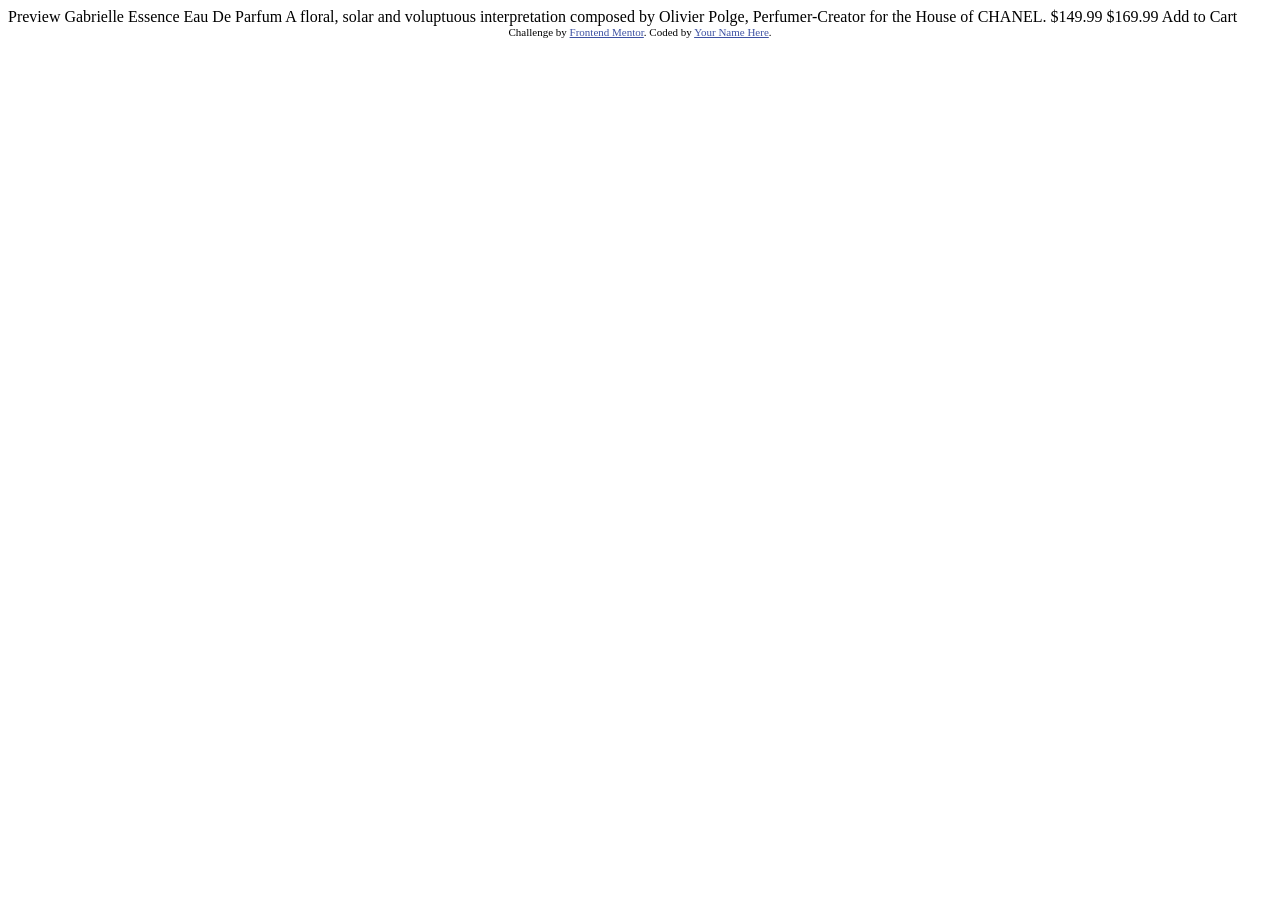
==== product-preview-card-component-main/index.html @ 55d92794 "downloaded the details of challenge and files into repo" ====
<!DOCTYPE html>
<html lang="en">
<head>
  <meta charset="UTF-8">
  <meta name="viewport" content="width=device-width, initial-scale=1.0"> <!-- displays site properly based on user's device -->

  <link rel="icon" type="image/png" sizes="32x32" href="./images/favicon-32x32.png">
  
  <title>Frontend Mentor | Product preview card component</title>

  <!-- Feel free to remove these styles or customise in your own stylesheet 👍 -->
  <style>
    .attribution { font-size: 11px; text-align: center; }
    .attribution a { color: hsl(228, 45%, 44%); }
  </style>
</head>
<body>

  Preview

  Gabrielle Essence Eau De Parfum

  A floral, solar and voluptuous interpretation composed by Olivier Polge, 
  Perfumer-Creator for the House of CHANEL.

  $149.99
  $169.99

  Add to Cart
  
  <div class="attribution">
    Challenge by <a href="https://www.frontendmentor.io?ref=challenge" target="_blank">Frontend Mentor</a>. 
    Coded by <a href="#">Your Name Here</a>.
  </div>
</body>
</html>
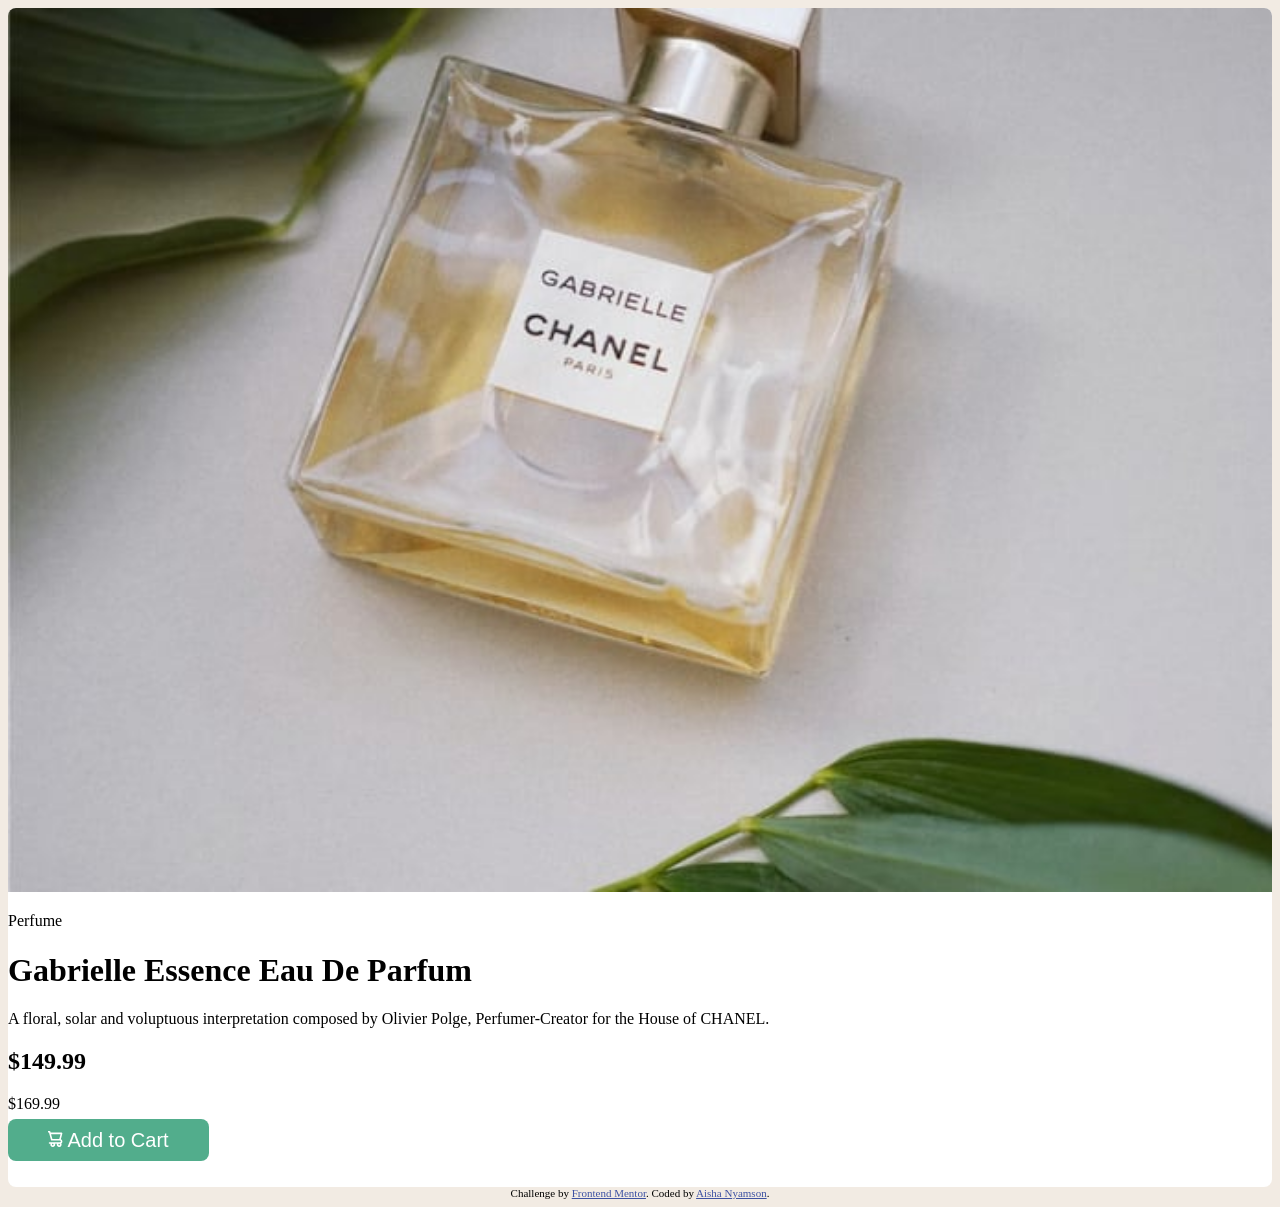
==== commit b6bca4a1: "added html structure, css file and started styling background, button and image" ====
--- a/product-preview-card-component-main/index.html
+++ b/product-preview-card-component-main/index.html
@@ -7,30 +7,38 @@
   <link rel="icon" type="image/png" sizes="32x32" href="./images/favicon-32x32.png">
   
   <title>Frontend Mentor | Product preview card component</title>
+  <link rel="stylesheet" href="style.css">
+  <link rel="preconnect" href="https://fonts.googleapis.com">
+  <link rel="preconnect" href="https://fonts.gstatic.com" crossorigin>
+  <link href="https://fonts.googleapis.com/css2?family=Fraunces:ital,opsz,wght@0,9..144,700;1,9..144,700&family=Montserrat:ital,wght@0,500;0,700;1,500;1,700&display=swap" rel="stylesheet">
 
   <!-- Feel free to remove these styles or customise in your own stylesheet 👍 -->
-  <style>
-    .attribution { font-size: 11px; text-align: center; }
-    .attribution a { color: hsl(228, 45%, 44%); }
-  </style>
+  
 </head>
 <body>
+  <div class="container">
+    <div>
+      <img src="images/image-product-mobile.jpg" alt="" class="bottle">
+    </div>
+    <div>
+      <p>Perfume</p>
 
-  Preview
+      <h1> Gabrielle Essence Eau De Parfum </h1>
 
-  Gabrielle Essence Eau De Parfum
+      <p>A floral, solar and voluptuous interpretation composed by Olivier Polge, 
+      Perfumer-Creator for the House of CHANEL. </p>
 
-  A floral, solar and voluptuous interpretation composed by Olivier Polge, 
-  Perfumer-Creator for the House of CHANEL.
-
-  $149.99
-  $169.99
-
-  Add to Cart
-  
+      <h2>$149.99</h2>
+      <p>$169.99</p>
+      
+      <div>
+        <a class="btn" href="#"><img src="images/icon-cart.svg" alt="" class=""> Add to Cart</a>
+      </div>
+    </div>
+  </div>
   <div class="attribution">
     Challenge by <a href="https://www.frontendmentor.io?ref=challenge" target="_blank">Frontend Mentor</a>. 
-    Coded by <a href="#">Your Name Here</a>.
+    Coded by <a href="https://aishanyamson.netlify.app" target="_blank">Aisha Nyamson</a>.
   </div>
 </body>
 </html>
--- a/product-preview-card-component-main/style.css
+++ b/product-preview-card-component-main/style.css
@@ -0,0 +1,30 @@
+
+body {
+    background-color:#f2ebe3;
+}
+
+.container {
+    background-color: white;
+    margin: 0 auto;
+    padding-bottom: 35px;
+    border-radius: 8px;
+}
+
+.bottle {
+    width: 100%;
+    border-top-left-radius: 8px;
+    border-top-right-radius: 8px;
+}
+.btn {
+    -webkit-border-radius: 8;
+    -moz-border-radius: 8;
+    border-radius: 8px;
+    font-family: Arial;
+    color: #ffffff;
+    font-size: 20px;
+    background: #52AD8C;
+    padding: 10px 40px 10px 40px;
+    text-decoration: none;
+  }
+.attribution { font-size: 11px; text-align: center; }
+.attribution a { color: hsl(228, 45%, 44%); }
